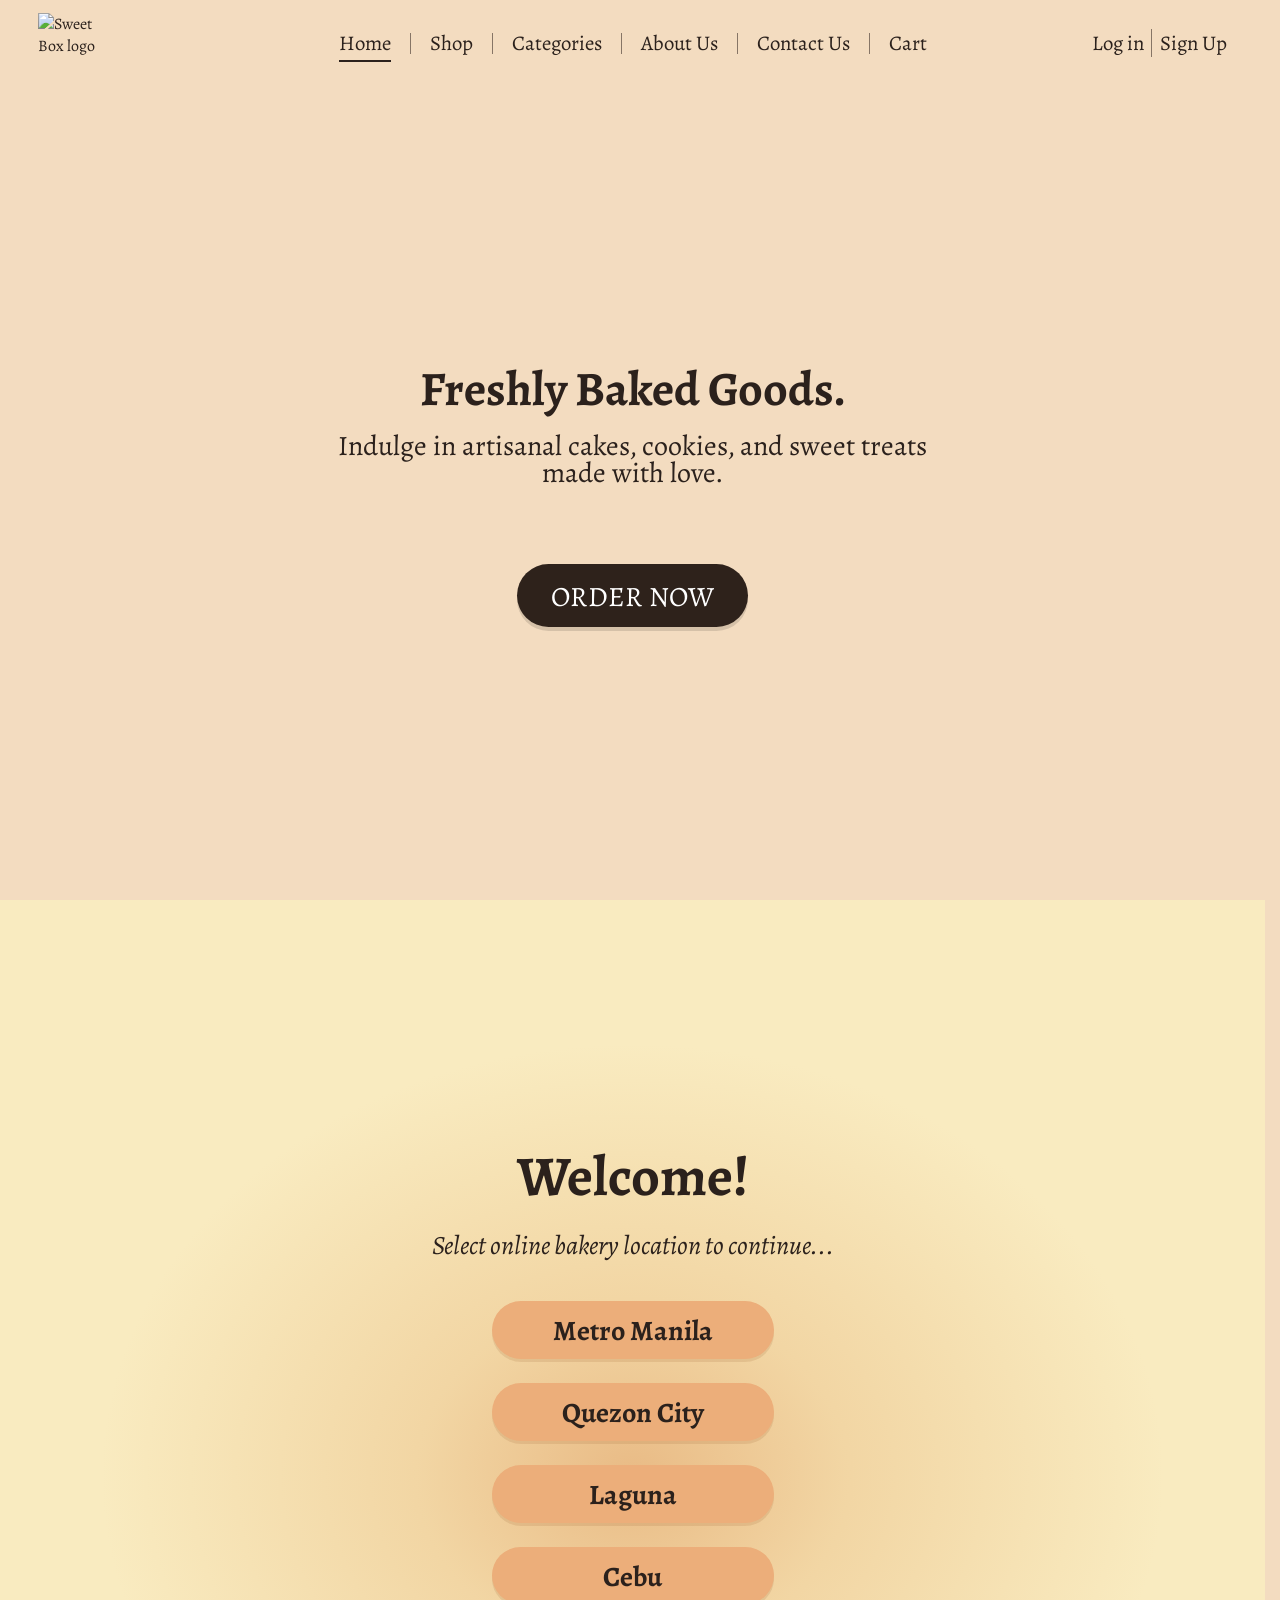
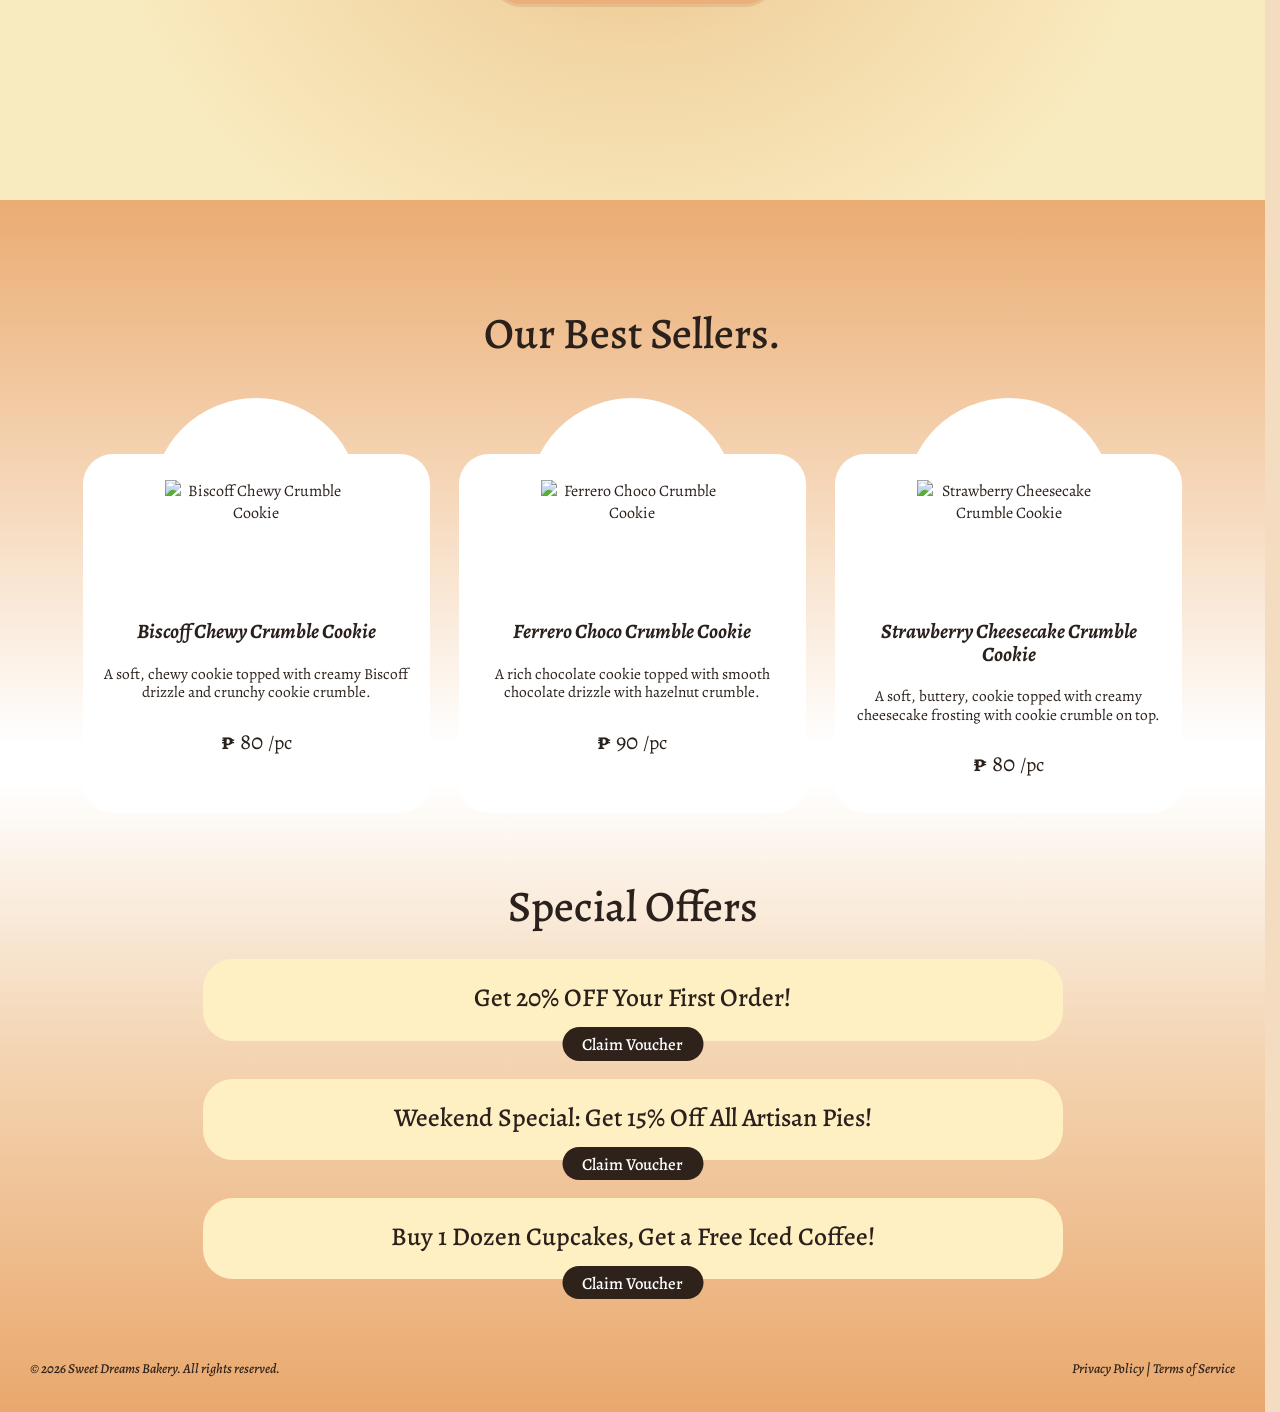
==== index.html @ f47ca79f "Add files via upload" ====
<!DOCTYPE html>
<html lang="en">
<head>
  <meta charset="UTF-8">
  <meta name="viewport" content="width=device-width, initial-scale=1">
  <title>Sweet Box | Freshly Baked Goods</title>
  <link rel="icon" href="images/logo.png">
  <link rel="preconnect" href="https://fonts.googleapis.com">
  <link rel="preconnect" href="https://fonts.gstatic.com" crossorigin>
  <link href="https://fonts.googleapis.com/css2?family=Alegreya:ital,wght@0,400;0,500;0,700;1,400;1,500;1,700&display=swap" rel="stylesheet">
  <link rel="stylesheet" href="style.css">
</head>
<body>

  <header class="header" id="header">
    <a href="#home" class="logo" aria-label="Sweet Box home">
      <img src="images/logo.png" alt="Sweet Box logo">
    </a>

    <button class="menu-toggle" id="menuToggle" aria-label="Open menu" aria-expanded="false">
      <span></span><span></span><span></span>
    </button>

    <nav class="nav" id="nav">
      <a href="#home">Home</a>
      <a href="shop.html">Shop</a>
      <a href="categories.html">Categories</a>
      <a href="about.html">About Us</a>
      <a href="contact.html">Contact Us</a>
      <a href="cart.html">Cart</a>
    </nav>

    <div class="auth">
      <a href="login.html">Log in</a>
      <a href="signup.html">Sign Up</a>
    </div>
  </header>

  <!-- 1. hero -->
  <main class="hero" id="home">
    <div class="hero-content">
      <h1>Freshly Baked Goods.</h1>
      <p>Indulge in artisanal cakes, cookies, and sweet treats made with love.</p>
      <a href="#locations" class="order-btn">ORDER NOW</a>
    </div>
  </main>

  <!-- 2. location picker (just for show, scrolls to the menu) -->
  <section class="locations" id="locations">

    <h1 class="reveal">Welcome!</h1>
    <p class="subtitle reveal" style="--d: 0.1s">Select online bakery location to continue...</p>

    <div class="location-list">
      <a href="#menu" class="location-btn reveal" style="--d: 0.2s">Metro Manila</a>
      <a href="#menu" class="location-btn reveal" style="--d: 0.3s">Quezon City</a>
      <a href="#menu" class="location-btn reveal" style="--d: 0.4s">Laguna</a>
      <a href="#menu" class="location-btn reveal" style="--d: 0.5s">Cebu</a>
    </div>
  </section>

  <section class="menu" id="menu">

    <h2 class="section-title reveal">Our Best Sellers.</h2>

    <div class="products">
      <article class="product-card reveal" style="--d: 0s">
        <div class="cookie-wrap"><img src="images/cookie1.png" alt="Biscoff Chewy Crumble Cookie"></div>
        <h3>Biscoff Chewy Crumble Cookie</h3>
        <p class="desc">A soft, chewy cookie topped with creamy Biscoff drizzle and crunchy cookie crumble.</p>
        <p class="price"><b>₱</b> 80 <span>/pc</span></p>
      </article>

      <article class="product-card reveal" style="--d: 0.15s">
        <div class="cookie-wrap"><img src="images/cookie3.png" alt="Ferrero Choco Crumble Cookie"></div>
        <h3>Ferrero Choco Crumble Cookie</h3>
        <p class="desc">A rich chocolate cookie topped with smooth chocolate drizzle with hazelnut crumble.</p>
        <p class="price"><b>₱</b> 90 <span>/pc</span></p>
      </article>

      <article class="product-card reveal" style="--d: 0.3s">
        <div class="cookie-wrap"><img src="images/cookie2.png" alt="Strawberry Cheesecake Crumble Cookie"></div>
        <h3>Strawberry Cheesecake Crumble Cookie</h3>
        <p class="desc">A soft, buttery, cookie topped with creamy cheesecake frosting with cookie crumble on top.</p>
        <p class="price"><b>₱</b> 80 <span>/pc</span></p>
      </article>
    </div>

    <div class="offers">
      <div class="offers-head reveal">
        <img src="images/logo.png" alt="" class="offers-logo">
        <h2 class="section-title">Special Offers</h2>
      </div>

      <div class="offer reveal" style="--d: 0s">
        <p>Get 20% OFF Your First Order!</p>
        <span class="claim-btn">Claim Voucher</span>
      </div>

      <div class="offer reveal" style="--d: 0.12s">
        <p>Weekend Special: Get 15% Off All Artisan Pies!</p>
        <span class="claim-btn">Claim Voucher</span>
      </div>

      <div class="offer reveal" style="--d: 0.24s">
        <p>Buy 1 Dozen Cupcakes, Get a Free Iced Coffee!</p>
        <span class="claim-btn">Claim Voucher</span>
      </div>
    </div>

    <footer class="footer">
      <p>© 2026 Sweet Dreams Bakery. All rights reserved.</p>
      <p><a href="privacy.html">Privacy Policy</a> | <a href="terms.html">Terms of Service</a></p>
    </footer>

  </section>

  <script src="script.js"></script>
</body>
</html>
---- style.css ----
/* ---------- font ---------- */
/* TT Ramillas is a paid font, so put your font files in the fonts folder */
@font-face {
  font-family: "TT Ramillas";
  src: local("TT Ramillas"), local("TT Ramillas Regular"),
       url("fonts/TTRamillas-Regular.woff2") format("woff2"),
       url("fonts/TTRamillas-Regular.ttf") format("truetype");
  font-weight: 400;
  font-display: swap;
}

@font-face {
  font-family: "TT Ramillas";
  src: local("TT Ramillas Bold"), local("TT Ramillas DemiBold"),
       url("fonts/TTRamillas-Bold.woff2") format("woff2"),
       url("fonts/TTRamillas-Bold.ttf") format("truetype");
  font-weight: 700;
  font-display: swap;
}

@font-face {
  font-family: "TT Ramillas";
  src: local("TT Ramillas Italic"),
       url("fonts/TTRamillas-Italic.woff2") format("woff2"),
       url("fonts/TTRamillas-Italic.ttf") format("truetype");
  font-weight: 400;
  font-style: italic;
  font-display: swap;
}

@font-face {
  font-family: "TT Ramillas";
  src: local("TT Ramillas Bold Italic"),
       url("fonts/TTRamillas-BoldItalic.woff2") format("woff2"),
       url("fonts/TTRamillas-BoldItalic.ttf") format("truetype");
  font-weight: 700;
  font-style: italic;
  font-display: swap;
}

/* ---------- basics ---------- */
:root {
  --text: #2b211c;
  --brown-dark: #2e221b;
  --brown-hover: #4a372b;
  --line: rgba(43, 33, 28, 0.55);
  --header-bg: rgba(255, 243, 201, 0.96);
  --font: "TT Ramillas", "Alegreya", Georgia, serif;
}

* {
  margin: 0;
  padding: 0;
  box-sizing: border-box;
}

html {
  scroll-behavior: smooth;
  /* keeps the page width the same with or without a scrollbar, so the header never changes size */
  scrollbar-gutter: stable;
  /* everything is in rem, so this one line scales the whole site */
  font-size: clamp(13px, min(1.25vw, 2.2vh), 22px);
}

body {
  font-family: var(--font);
  color: var(--text);
  background: #f3dcc0;
}

a {
  color: inherit;
  text-decoration: none;
}

a:focus-visible,
button:focus-visible {
  outline: 2px solid var(--brown-dark);
  outline-offset: 0.25rem;
  border-radius: 0.25rem;
}

/* ---------- smooth change between pages ---------- */
@view-transition {
  navigation: auto;
}

/* header stays in place while the rest of the page fades */
.header {
  view-transition-name: site-header;
}

::view-transition-old(root),
::view-transition-new(root) {
  animation-duration: 0.35s;
}

::view-transition-group(site-header) {
  animation-duration: 0.35s;
}

/* ---------- header ---------- */
.header {
  position: absolute;
  top: 0;
  left: 0;
  width: 100%;
  z-index: 10;
  display: flex;
  align-items: flex-start;
  justify-content: space-between;
  padding: 0.8rem 2.4rem;
  transition: background 0.3s, box-shadow 0.3s;
}

/* class added by script.js after scrolling */
.header.scrolled {
  position: fixed;
  background: var(--header-bg);
  box-shadow: 0 2px 0.75rem rgba(60, 40, 25, 0.18);
}

.logo img {
  width: 5rem;
  display: block;
  transition: transform 0.35s ease;
}

.logo:hover img {
  transform: rotate(-4deg) scale(1.06);
}

.nav {
  position: absolute;
  left: 50%;
  top: 2.05rem;
  transform: translateX(-50%);
  display: flex;
  align-items: center;
}

.nav a,
.auth a {
  position: relative;
  font-size: 1.3rem;
  line-height: 1;
  transition: opacity 0.25s;
}

.nav a {
  padding: 0 1.1875rem;
  border-left: 1px solid var(--line);
}

.nav a:first-child {
  border-left: none;
}

/* little underline that grows from the middle */
.nav a span,
.auth a span {
  position: relative;
}

.nav a span::after,
.auth a span::after {
  content: "";
  position: absolute;
  left: 0;
  bottom: -0.3125rem;
  width: 100%;
  height: 1.5px;
  background: var(--text);
  transform: scaleX(0);
  transition: transform 0.3s ease;
}

.nav a:hover span::after,
.nav a.active span::after,
.auth a:hover span::after {
  transform: scaleX(1);
}

.auth {
  margin-top: 1.25rem;
  white-space: nowrap;
}

.auth a:first-child {
  padding-right: 0.4375rem;
  border-right: 1px solid var(--line);
}

.auth a:last-child {
  padding-left: 0.3125rem;
}

.menu-toggle {
  display: none;
}

/* ---------- hero ---------- */
.hero {
  position: relative;
  min-height: 100vh;
  display: flex;
  align-items: center;
  justify-content: center;
  text-align: center;
  padding: 9.375rem 1.25rem 3.75rem;
  overflow: hidden;
}

/* background lives here so it can drift very slowly */
.hero::before {
  content: "";
  position: absolute;
  inset: 0;
  background: url("images/homebg.png") center / cover no-repeat;
  animation: drift 22s ease-in-out infinite alternate;
  z-index: -1;
}

@keyframes drift {
  from { transform: scale(1); }
  to   { transform: scale(1.06); }
}

.hero-content {
  max-width: 43.75rem;
  animation: rise 0.9s ease-out both;
}

@keyframes rise {
  from { opacity: 0; transform: translateY(1.125rem); }
  to   { opacity: 1; transform: translateY(0); }
}

.hero h1 {
  font-size: 3rem;
  font-weight: 700;
  line-height: 1.1;
  margin-bottom: 1.125rem;
}

.hero p {
  max-width: 38.75rem;
  margin: 0 auto 4.875rem;
  font-size: 1.75rem;
  line-height: 0.95;
}

.order-btn {
  display: inline-block;
  background: var(--brown-dark);
  color: #fff;
  font-size: 1.75rem;
  letter-spacing: 0.3px;
  padding: 0.875rem 2.125rem 0.6875rem;
  border-radius: 3.125rem;
  box-shadow: 0 0.25rem 0 rgba(0, 0, 0, 0.12);
  transition: transform 0.25s ease, background 0.25s, box-shadow 0.25s;
}

.order-btn:hover {
  background: var(--brown-hover);
  transform: translateY(-3px);
  box-shadow: 0 0.625rem 1.25rem rgba(46, 34, 27, 0.3);
}

.order-btn:active {
  transform: translateY(0);
  box-shadow: 0 2px 0 rgba(0, 0, 0, 0.12);
}

/* ---------- mobile ---------- */
@media (max-width: 900px) {
  .header,
  .header.scrolled {
    align-items: center;
    padding: 0.75rem 1.25rem;
  }

  .logo img,
  .header.scrolled .logo img {
    width: 4.625rem;
  }

  .menu-toggle {
    display: flex;
    flex-direction: column;
    gap: 0.3125rem;
    order: 3;
    padding: 0.375rem;
    background: none;
    border: none;
    cursor: pointer;
  }

  .menu-toggle span {
    width: 1.625rem;
    height: 3px;
    background: var(--text);
    border-radius: 2px;
    transition: transform 0.3s, opacity 0.3s;
  }

  /* turns the three lines into an X when open */
  .menu-toggle.open span:nth-child(1) { transform: translateY(0.5rem) rotate(45deg); }
  .menu-toggle.open span:nth-child(2) { opacity: 0; }
  .menu-toggle.open span:nth-child(3) { transform: translateY(-0.5rem) rotate(-45deg); }

  .nav,
  .header.scrolled .nav {
    position: absolute;
    top: 100%;
    left: 0;
    width: 100%;
    transform: translateY(-0.5rem);
    flex-direction: column;
    padding: 0.5rem 0 0.875rem;
    background: var(--header-bg);
    box-shadow: 0 0.5rem 0.875rem rgba(60, 40, 25, 0.15);
    opacity: 0;
    visibility: hidden;
    transition: opacity 0.3s, transform 0.3s, visibility 0.3s;
  }

  .nav.open {
    opacity: 1;
    visibility: visible;
    transform: translateY(0);
  }

  .nav a {
    width: 100%;
    padding: 0.8125rem 0;
    text-align: center;
    border-left: none;
  }

  .auth,
  .header.scrolled .auth {
    margin: 0 0.5rem 0 auto;
  }

  .auth a {
    font-size: 1.1rem;
  }

  .hero {
    padding-top: 7.5rem;
  }

  .hero h1 {
    font-size: 2.3rem;
  }

  .hero p {
    font-size: 1.4rem;
    margin-bottom: 3.125rem;
  }

  .order-btn {
    font-size: 1.4rem;
  }
}

/* ---------- scroll reveal (script.js adds .in-view) ---------- */
.js .reveal {
  opacity: 0;
}

.js .reveal.in-view {
  opacity: 1;
  animation: rise 0.8s var(--d, 0s) ease-out backwards;
}

/* ---------- locations ---------- */
.locations {
  position: relative;
  min-height: 100vh;
  display: flex;
  flex-direction: column;
  align-items: center;
  justify-content: center;
  padding: 6.875rem 1.25rem 3.75rem;
  text-align: center;
  overflow: hidden;
  background:
    radial-gradient(ellipse 42% 48% at 50% 64%, rgba(232, 184, 130, 0.95) 0%, rgba(236, 196, 140, 0.55) 40%, rgba(249, 235, 192, 0) 100%),
    #f9ebc0;
}

.locations h1 {
  font-size: 3.5rem;
  font-weight: 700;
  line-height: 1.1;
  margin-bottom: 1.25rem;
}

.subtitle {
  font-size: 1.65rem;
  font-style: italic;
  margin-bottom: 2.375rem;
}

.location-list {
  display: flex;
  flex-direction: column;
  gap: 1.5rem;
}

.location-btn {
  width: 17.625rem;
  padding: 0.9375rem 0 0.75rem;
  border-radius: 2.5rem;
  background: #ecae7a;
  font-size: 1.75rem;
  font-weight: 700;
  line-height: 1.1;
  box-shadow: 0 3px 0 rgba(150, 90, 40, 0.15);
  transition: transform 0.25s ease, background 0.25s, box-shadow 0.25s;
}

.location-btn:hover {
  background: #f1ba8a;
  transform: translateY(-3px);
  box-shadow: 0 0.625rem 1.125rem rgba(150, 90, 40, 0.28);
}

.location-btn:active {
  transform: translateY(0);
  box-shadow: 0 1px 0 rgba(150, 90, 40, 0.15);
}

/* ---------- best sellers + offers ---------- */
.menu {
  padding: 6.875rem 1.875rem 1.25rem;
  background: linear-gradient(#eaac72 0%, #f6d9bc 25%, #fff 45%, #fff 48%, #f4d5b3 70%, #e9a86d 100%);
}

.section-title {
  font-size: clamp(1.8rem, 3.4vw, 2.8rem);
  font-weight: 500;
  text-align: center;
  line-height: 1.1;
}

.products {
  --cookie: clamp(7rem, 20vw, 13rem);
  display: flex;
  justify-content: center;
  gap: clamp(0.625rem, 2.2vw, 2rem);
  max-width: 68.75rem;
  margin: 2.5rem auto 0;
}

.product-card {
  position: relative;
  flex: 1;
  max-width: 21.875rem;
  margin-top: calc(var(--cookie) * 0.27);
  padding: calc(var(--cookie) * 0.8) 1.125rem 2.125rem;
  background: #fff;
  border-radius: 1.875rem;
  text-align: center;
  transition: transform 0.3s ease, box-shadow 0.3s ease;
}

.product-card:hover {
  transform: translateY(-0.375rem);
  box-shadow: 0 1rem 1.625rem rgba(150, 90, 40, 0.22);
}

/* white circle that holds the cookie and pops out of the card */
.cookie-wrap {
  position: absolute;
  top: calc(var(--cookie) * -0.27);
  left: 50%;
  transform: translateX(-50%);
  width: var(--cookie);
  aspect-ratio: 1;
  display: flex;
  align-items: center;
  justify-content: center;
  background: #fff;
  border-radius: 50%;
}

.cookie-wrap img {
  width: 88%;
  display: block;
  transition: transform 0.5s ease;
}

.product-card:hover .cookie-wrap img {
  transform: rotate(10deg) scale(1.06);
}

.product-card h3 {
  font-size: clamp(0.85rem, 1.6vw, 1.35rem);
  font-weight: 700;
  font-style: italic;
  line-height: 1.1;
  margin-bottom: 1.375rem;
}

.desc {
  font-size: clamp(0.7rem, 1.2vw, 1.02rem);
  line-height: 1.2;
  margin-bottom: 1.5rem;
}

.price {
  font-size: clamp(1rem, 1.8vw, 1.5rem);
}

.price span {
  font-size: 0.85em;
}

.offers {
  max-width: 53.75rem;
  margin: 0 auto;
}

.offers-head {
  position: relative;
  margin: 3.125rem 0 1.75rem;
  padding-top: 1.25rem;
}

.offers-logo {
  position: absolute;
  left: -0.625rem;
  top: -0.875rem;
  width: clamp(3rem, 6vw, 4.875rem);
}

.offer {
  position: relative;
  margin-bottom: 2.375rem;
  padding: 1.5rem 1.25rem 1.75rem;
  background: #fff0c4;
  border-radius: 1.875rem;
  text-align: center;
  font-size: clamp(1.05rem, 2vw, 1.7rem);
  font-weight: 500;
  line-height: 1.15;
  transition: transform 0.3s ease, box-shadow 0.3s ease;
}

.offer:hover {
  transform: translateY(-0.25rem);
  box-shadow: 0 0.75rem 1.25rem rgba(150, 90, 40, 0.2);
}

.claim-btn {
  position: absolute;
  left: 50%;
  bottom: -1.25rem;
  transform: translateX(-50%);
  padding: 0.5rem 1.25rem 0.375rem;
  background: var(--brown-dark);
  color: #fff;
  border-radius: 1.875rem;
  font-size: 1.05rem;
  white-space: nowrap;
  transition: background 0.3s;
}

.offer:hover .claim-btn {
  background: var(--brown-hover);
}

.footer {
  display: flex;
  justify-content: space-between;
  gap: 0.75rem;
  margin-top: 5rem;
  padding-bottom: 0.875rem;
  font-size: 0.85rem;
  font-style: italic;
  font-weight: 500;
}

.footer a:hover {
  text-decoration: underline;
}

@media (max-width: 900px) {
  .locations h1 { font-size: 2.6rem; }
  .subtitle { font-size: 1.3rem; }
  .location-btn { width: 15.625rem; font-size: 1.5rem; }
}

@media (max-width: 640px) {
  .menu { padding: 5.625rem 1rem 1rem; }
  .products { --cookie: 27vw; gap: 0.5rem; }
  .product-card { padding-left: 0.5rem; padding-right: 0.5rem; padding-bottom: 1.25rem; }
  .product-card h3 { margin-bottom: 0.875rem; }
  .desc { margin-bottom: 0.875rem; }
  .offers-logo { left: 0; }
  .claim-btn { font-size: 0.95rem; }
  .footer { font-size: 0.65rem; }
}

@media (max-width: 900px) {
  html { font-size: 15px; }
}

/* ---------- shop page ---------- */
.shop-page {
  background: #fffdf7;
}

/* Shop link is brown on this page instead of underlined */
.shop-page .nav a.active,
.categories-page .nav a.active,
.about-page .nav a.active,
.contact-page .nav a.active {
  color: #7a3b10;
  opacity: 1;
}

.shop-page .nav a.active span::after,
.categories-page .nav a.active span::after,
.about-page .nav a.active span::after,
.contact-page .nav a.active span::after {
  transform: scaleX(0);
}

.shop-hero {
  min-height: 100vh;
  display: grid;
  grid-template-columns: 1fr 1.3fr;
  align-items: center;
  gap: 2rem;
  padding: 6rem 6vw 2rem;
  background: linear-gradient(#ffedbd 0%, #fff5d8 30%, #fffcf2 70%, #fff 100%);
}

.shop-text {
  justify-self: center;
  max-width: 14rem;
  text-align: center;
  color: #5a3d2b;
}

.shop-text h1 {
  font-size: 2.1rem;
  font-weight: 700;
  line-height: 1;
  margin-bottom: 0.6rem;
}

.shop-text p {
  font-size: 1.25rem;
  line-height: 0.95;
  margin-bottom: 2.4rem;
}

.shop-btn {
  display: inline-block;
  width: 8.4rem;
  padding: 0.5rem 0.8rem 0.4rem;
  background: #d32f35;
  color: #ffeec2;
  font-size: 1.3rem;
  font-weight: 700;
  line-height: 0.95;
  border-radius: 1.5rem;
  box-shadow: 0 4px 0 rgba(120, 20, 25, 0.2);
  transition: transform 0.25s ease, background 0.25s, box-shadow 0.25s;
}

.shop-btn:hover {
  background: #e0393f;
  transform: translateY(-3px);
  box-shadow: 0 10px 18px rgba(160, 30, 35, 0.3);
}

.shop-btn:active {
  transform: translateY(0);
  box-shadow: 0 2px 0 rgba(120, 20, 25, 0.2);
}


/* text comes in one piece at a time */
.shop-text > * {
  animation: rise 0.8s ease-out backwards;
}

.shop-text h1 { animation-delay: 0.1s; }
.shop-text p  { animation-delay: 0.3s; }
.shop-btn     { animation-delay: 0.5s; }

/* cake picture floats up and down slowly */
.shop-art {
  position: relative;
}

.shop-art img {
  position: relative;
  z-index: 1;
  display: block;
  width: min(100%, 62vh);
  margin: 0 auto;
  animation: rise 1s 0.15s ease-out both, bob 6s 1.2s ease-in-out infinite;
}

@keyframes bob {
  0%, 100% { transform: translateY(0); }
  50%      { transform: translateY(-0.7rem); }
}

/* glowing heart behind the cake that beats like a heart */
.heart-glow {
  position: absolute;
  left: 48%;
  top: 51%;
  width: min(66%, 52vh);
  aspect-ratio: 100 / 90;
  background: url("data:image/svg+xml,%3Csvg xmlns='http://www.w3.org/2000/svg' viewBox='0 0 100 90'%3E%3Cpath d='M50 88C20 62 2 44 2 26 2 12 13 2 26 2c10 0 19 6 24 14C55 8 64 2 74 2c13 0 24 10 24 24 0 18-18 36-48 62z' fill='%23f06a7c'/%3E%3C/svg%3E") center / contain no-repeat;
  filter: blur(1.8rem);
  opacity: 0.55;
  transform: translate(-50%, -50%);
  animation: beat 3.2s ease-in-out infinite;
}

@keyframes beat {
  0%, 70%, 100% { transform: translate(-50%, -50%) scale(1);    opacity: 0.55; }
  14%           { transform: translate(-50%, -50%) scale(1.16); opacity: 0.95; }
  28%           { transform: translate(-50%, -50%) scale(1.02); opacity: 0.6; }
  42%           { transform: translate(-50%, -50%) scale(1.2);  opacity: 1; }
}

@media (max-width: 900px) {
  .shop-hero {
    grid-template-columns: 1fr;
    padding: 6.5rem 20px 2rem;
    gap: 0.5rem;
  }

  .shop-art img {
    width: min(100%, 20rem);
  }
}

/* respect people who turn animations off */
@media (prefers-reduced-motion: reduce) {
  *,
  *::before {
    animation: none !important;
    transition: none !important;
  }
}

/* ---------- shop collection ---------- */
.collection {
  min-height: 100vh;
  /* the Order Now button lands just under the header */
  scroll-margin-top: 3rem;
  padding: 4.5rem 1.875rem 4rem;
  background:
    radial-gradient(ellipse 60% 40% at 50% 92%, rgba(240, 190, 140, 0.5), rgba(240, 190, 140, 0) 100%),
    linear-gradient(#fff 0%, #fdf8f0 35%, #f8e5cd 75%, #f3d7b4 100%);
}

/* the picture files are small, so the block stays narrow to keep them sharp */
.collection-top,
.filters,
.group-title,
.cake-grid,
.no-results {
  width: 100%;
  max-width: min(46rem, 760px);
  margin-left: auto;
  margin-right: auto;
}

/* title on the left, search on the right */
.collection-top {
  display: flex;
  align-items: center;
  justify-content: space-between;
  gap: 1.5rem;
  margin-bottom: 1.5rem;
}

.collection-title {
  font-size: 2rem;
  font-weight: 700;
  line-height: 1;
}

.search {
  flex: 0 0 46%;
  display: flex;
  align-items: center;
  gap: 0.6rem;
  padding: 0.5rem 1rem 0.4rem;
  background: #fff;
  border-radius: 2rem;
  box-shadow: 0 2px 0.6rem rgba(150, 90, 40, 0.1);
  cursor: text;
  transition: box-shadow 0.25s;
}

.search:focus-within {
  box-shadow: 0 0 0 2px rgba(160, 96, 58, 0.45), 0 2px 0.6rem rgba(150, 90, 40, 0.1);
}

.search svg {
  width: 1.15rem;
  flex: none;
  fill: none;
  stroke: #a0603a;
  stroke-width: 1.8;
  stroke-linecap: round;
}

.search input {
  width: 100%;
  min-width: 0;
  border: none;
  outline: none;
  background: none;
  appearance: none;
  color: var(--text);
  font: inherit;
  font-size: 1rem;
  font-weight: 500;
}

.search input::placeholder {
  color: #a0603a;
  font-style: italic;
  opacity: 1;
}

/* All | Cakes | Cookies | Breads */
.filters {
  display: flex;
  justify-content: center;
  margin-bottom: 1.8rem;
}

.filters button {
  padding: 0 1.1rem;
  background: none;
  border: none;
  border-left: 1px solid var(--line);
  color: inherit;
  font: inherit;
  font-size: 1.1rem;
  line-height: 1;
  cursor: pointer;
}

.filters button:first-child {
  border-left: none;
}

/* same little underline as the header links */
.filters button span {
  position: relative;
}

.filters button span::after {
  content: "";
  position: absolute;
  left: 0;
  bottom: -0.3125rem;
  width: 100%;
  height: 1.5px;
  background: var(--text);
  transform: scaleX(0);
  transition: transform 0.3s ease;
}

.filters button:hover span::after,
.filters button.active span::after {
  transform: scaleX(1);
}

.group-title {
  padding: 0 0.7rem 0.35rem;
  border-bottom: 2px solid #85705d;
  font-size: 1.3rem;
  font-weight: 700;
  line-height: 1.2;
}

.cake-grid {
  display: grid;
  grid-template-columns: repeat(4, 1fr);
  gap: 1.1rem;
  margin-top: 1.3rem;
}

/* white rounded square with a soft colour glow behind the picture */
.cake-tile {
  --glow: rgba(255, 238, 120, 0.8);
  aspect-ratio: 1.1;
  display: flex;
  align-items: center;
  justify-content: center;
  background: radial-gradient(circle at 50% 60%, var(--glow) 0%, rgba(255, 255, 255, 0) 80%), #fff;
  border-radius: 1rem;
  box-shadow: 0 0.25rem 0.9rem rgba(150, 90, 40, 0.1);
}

.cake-tile[hidden] {
  display: none;
}

.cake-tile.glow-pink {
  --glow: rgba(255, 170, 182, 0.65);
}

/* picture is shown near its real size so it stays sharp */
.cake-tile img {
  width: 70%;
  height: 70%;
  object-fit: contain;
  display: block;
}

.no-results {
  margin-top: 2rem;
  text-align: center;
  font-size: 1.2rem;
  font-style: italic;
}

@media (max-width: 640px) {
  .collection {
    padding: 4rem 1rem 3rem;
  }

  .collection-top {
    flex-direction: column;
    align-items: stretch;
  }

  .collection-title {
    font-size: 1.8rem;
  }

  .search {
    flex: none;
  }

  .filters button {
    padding: 0 0.8rem;
    font-size: 1rem;
  }

  .cake-grid {
    grid-template-columns: repeat(2, 1fr);
    gap: 0.8rem;
  }

  .cake-tile img {
    width: 66%;
    height: 66%;
  }
}

/* ---------- categories page ---------- */
.categories-page {
  background: #fff;
}

/* cream strip the header sits on */
.header-band {
  height: 7.2rem;
  background: #fff2c4;
}

.categories {
  padding: 3.2rem 1rem 2.6rem;
}

.cat-list {
  display: flex;
  justify-content: center;
  gap: 1.2rem;
}

.cat-btn {
  width: 10.5rem;
  display: flex;
  flex-direction: column;
  align-items: center;
  gap: 0.9rem;
  padding: 1.4rem 0.5rem 1.1rem;
  background: none;
  border: none;
  border-radius: 1.6rem;
  color: var(--text);
  font: inherit;
  cursor: pointer;
  transition: background 0.3s, transform 0.3s;
}

.cat-btn:hover {
  background: #fffaec;
  transform: translateY(-0.2rem);
}

/* the picked category gets the pale yellow box */
.cat-btn.active {
  background: #fff7df;
}

.cat-pic {
  width: 8.4rem;
  height: 7.4rem;
}

.cat-pic img {
  width: 100%;
  height: 100%;
  object-fit: contain;
  display: block;
  transition: transform 0.4s ease;
}

.cat-btn:hover .cat-pic img {
  transform: scale(1.06);
}

.cat-name {
  font-size: 1.8rem;
  line-height: 1;
}

/* products (script.js fills this in) */
.menu-panel {
  padding: 2.4rem 2rem 3.2rem;
  background: #fff;
  box-shadow: 0 -0.4rem 1rem rgba(150, 110, 60, 0.06), 0 0.4rem 1rem rgba(150, 110, 60, 0.06);
}

.menu-grid {
  --tile: #fff9e6;
  --info: #fffaeb;
  display: grid;
  grid-template-columns: repeat(4, 1fr);
  gap: 1.1rem 2.4rem;
  max-width: min(58rem, 880px);
  margin: 0 auto;
}

/* pastries sit on pale blue */
.menu-grid[data-category="pastries"] {
  --tile: #e2f4ff;
  --info: #e9f7ff;
}

.item {
  display: flex;
  flex-direction: column;
  animation: rise 0.5s ease-out backwards;
}

.item-pic {
  --glow: rgba(255, 238, 120, 0.75);
  aspect-ratio: 1.11;
  display: flex;
  align-items: center;
  justify-content: center;
  background: radial-gradient(circle at 50% 55%, var(--glow) 0%, rgba(255, 255, 255, 0) 78%), var(--tile);
  border-radius: 1.4rem;
}

.item-pic.glow-pink {
  --glow: rgba(255, 165, 165, 0.55);
}

.item-pic img {
  width: 74%;
  height: 74%;
  object-fit: contain;
  display: block;
}

.item-info {
  flex: 1;
  min-height: 3.9rem;
  display: flex;
  flex-direction: column;
  justify-content: center;
  gap: 0.2rem;
  margin-top: 0.55rem;
  padding: 0.45rem 0.8rem 0.4rem;
  background: var(--info);
  border-radius: 1rem;
  color: #2b1701;
}

.item-info h3 {
  font-size: 1rem;
  font-weight: 700;
  line-height: 1.05;
  text-align: center;
}

.item-meta {
  display: flex;
  align-items: center;
  justify-content: space-between;
  gap: 0.5rem;
}

.item-price {
  font-size: 1.15rem;
  font-weight: 700;
  line-height: 1;
}

.item-stars {
  /* 4.5 stars: the last half is greyed */
  background: linear-gradient(90deg, #2b2118 90%, #a9a29b 90%);
  -webkit-background-clip: text;
  background-clip: text;
  color: transparent;
  font-size: 0.85rem;
  letter-spacing: 0.04rem;
}

.item-count {
  font-size: 0.65rem;
  font-weight: 700;
}

/* perks */
.perks {
  padding: 3rem 1.5rem 3.4rem;
  text-align: center;
  color: #624532;
  background: linear-gradient(#fafaf9 0%, #fdf6df 50%, #fef4d3 100%);
}

.perks h2 {
  margin-bottom: 2.6rem;
  font-size: 2.8rem;
  font-weight: 700;
  line-height: 1.1;
}

.perk-list {
  display: flex;
  justify-content: center;
  align-items: flex-start;
  gap: 4.5rem;
}

.perk {
  width: 15rem;
}

.perk img {
  height: 4.8rem;
  display: block;
  margin: 0 auto 0.7rem;
}

/* the truck is a little shorter than the other two, like in the original image */
.perk:nth-child(1) img {
  height: 4rem;
  margin-top: 0.4rem;
  margin-bottom: 1.1rem;
}

.perk h3 {
  margin-bottom: 0.4rem;
  font-size: 1.5rem;
  font-weight: 400;
  line-height: 1.1;
  text-transform: uppercase;
}

.perk p {
  font-size: 1.05rem;
  line-height: 1.1;
}

.follow {
  display: flex;
  align-items: center;
  justify-content: space-between;
  gap: 1.5rem;
  padding: 1.6rem 4rem;
  background: #f5d8af;
  color: #624532;
}

.follow p {
  font-size: 1.7rem;
  font-weight: 700;
}

.follow img {
  width: 6.2rem;
  display: block;
  margin: -0.5rem 0;
}

@media (max-width: 640px) {
  .header-band {
    height: 6.2rem;
  }

  .categories {
    padding: 2rem 0.5rem 1.6rem;
  }

  .cat-list {
    gap: 0.3rem;
  }

  .cat-btn {
    width: 7.4rem;
    padding: 1rem 0.2rem 0.8rem;
  }

  .cat-pic {
    width: 5.6rem;
    height: 5rem;
  }

  .cat-name {
    font-size: 1.3rem;
  }

  .menu-panel {
    padding: 1.6rem 1rem 2rem;
  }

  .menu-grid {
    grid-template-columns: repeat(2, 1fr);
    gap: 1.2rem 0.9rem;
  }

  .perks h2 {
    font-size: 2rem;
  }

  .perk-list {
    flex-direction: column;
    align-items: center;
    gap: 2rem;
  }

  .follow {
    flex-direction: column-reverse;
    padding: 1.4rem 1rem;
    text-align: center;
  }

  .follow p {
    font-size: 1.3rem;
  }
}

/* ---------- product panel (pops out beside the product) ---------- */
/* products can be clicked */
.item {
  cursor: pointer;
}

.item-pic {
  transition: transform 0.3s ease, box-shadow 0.3s ease;
}

.item:hover .item-pic,
.item.selected .item-pic {
  transform: translateY(-0.3rem);
  box-shadow: 0 0.8rem 1.2rem rgba(150, 90, 40, 0.18);
}

.item:focus-visible {
  outline: 2px solid var(--brown-dark);
  outline-offset: 0.3rem;
  border-radius: 1.4rem;
}

/* the panel is placed next to the product by script.js */
.menu-panel {
  position: relative;
}

.product-panel {
  --tile: #fff9e6;
  position: absolute;
  z-index: 5;
  width: 15.5rem;
  padding: 1rem;
  background: #fffdf5;
  border-radius: 1.4rem;
  color: #2b1701;
  box-shadow: 0 1rem 2rem rgba(60, 40, 25, 0.3);
  animation: pop 0.25s ease-out;
}

.product-panel[hidden] {
  display: none;
}

.product-panel[data-category="pastries"] {
  --tile: #e2f4ff;
}

.product-panel:focus {
  outline: none;
}

@keyframes pop {
  from { opacity: 0; transform: translateY(0.6rem) scale(0.96); }
  to   { opacity: 1; transform: translateY(0) scale(1); }
}

.panel-close {
  position: absolute;
  top: 0.3rem;
  right: 0.7rem;
  z-index: 1;
  background: none;
  border: none;
  color: inherit;
  font-size: 1.7rem;
  line-height: 1;
  cursor: pointer;
  transition: transform 0.25s;
}

.panel-close:hover {
  transform: rotate(90deg);
}

.panel-pic {
  --glow: rgba(255, 238, 120, 0.75);
  aspect-ratio: 1.3;
  display: flex;
  align-items: center;
  justify-content: center;
  margin-bottom: 0.8rem;
  background: radial-gradient(circle at 50% 55%, var(--glow) 0%, rgba(255, 255, 255, 0) 78%), var(--tile);
  border-radius: 1rem;
}

.panel-pic.glow-pink {
  --glow: rgba(255, 165, 165, 0.55);
}

.panel-pic img {
  width: 70%;
  height: 70%;
  object-fit: contain;
  display: block;
}

.panel-text h2 {
  margin-bottom: 0.3rem;
  font-size: 1.3rem;
  font-weight: 700;
  line-height: 1.05;
}

.panel-rating {
  font-size: 0.9rem;
}

.panel-desc {
  margin: 0.5rem 0 0.7rem;
  font-size: 0.95rem;
  line-height: 1.2;
}

.panel-price {
  margin-bottom: 0.7rem;
  font-size: 1.4rem;
  font-weight: 700;
  line-height: 1;
}

.cart-btn {
  padding: 0.6rem 1.5rem 0.45rem;
  background: var(--brown-dark);
  border: none;
  border-radius: 3rem;
  color: #fff;
  font: inherit;
  font-size: 1.1rem;
  cursor: pointer;
  box-shadow: 0 0.25rem 0 rgba(0, 0, 0, 0.12);
  transition: transform 0.25s ease, background 0.25s, box-shadow 0.25s;
}

.cart-btn:hover {
  background: var(--brown-hover);
  transform: translateY(-3px);
  box-shadow: 0 0.6rem 1rem rgba(46, 34, 27, 0.3);
}

.cart-btn:active {
  transform: translateY(0);
}

/* "Added to cart." alert */
.toast {
  position: fixed;
  left: 50%;
  bottom: 2rem;
  z-index: 30;
  padding: 0.8rem 1.6rem 0.65rem;
  background: var(--brown-dark);
  border-radius: 3rem;
  color: #fff;
  font-size: 1.2rem;
  opacity: 0;
  pointer-events: none;
  transform: translate(-50%, 1rem);
  transition: opacity 0.3s, transform 0.3s;
}

.toast.show {
  opacity: 1;
  transform: translate(-50%, 0);
}

/* ---------- cart page ---------- */
.cart-page {
  background: #fff1c0;
}

/* the banner is sized with the window width (vw) so it keeps the proportions of the design */
.cart-banner {
  position: relative;
  z-index: 2;
  /* the croissant hangs past the right edge, so cut it there (the bottom stays free) */
  overflow-x: clip;
  height: min(40vw, 88vh);
  display: flex;
  align-items: center;
  justify-content: center;
  padding-top: 10.6vw;
  background: url("images/cart-bg.png") center / cover no-repeat;
  box-shadow: 0 0.5rem 1rem rgba(80, 50, 20, 0.3);
  text-align: center;
  color: #6b4226;
}

.cart-banner-text {
  animation: rise 0.9s ease-out both;
}

.cart-banner h1 {
  margin-bottom: 3vw;
  font-size: 5.5vw;
  font-weight: 700;
  line-height: 1;
}

.cart-banner p {
  font-size: 1.85vw;
  line-height: 1.45;
}

/* the cookie picture has a flat cut on its left side, so it is pushed just past the edge to hide it */
.cart-heart {
  position: absolute;
  bottom: 7vw;
  left: -0.8vw;
  width: 17.8vw;
}

.cart-donut {
  position: absolute;
  bottom: -9.5vw;
  left: -0.5vw;
  width: 22vw;
}

.cart-croissant {
  position: absolute;
  bottom: -6vw;
  right: -7vw;
  width: 26.6vw;
}

/* items on the left, summary on the right */
.cart-area {
  min-height: 34rem;
  display: flex;
  padding-top: min(16vw, 12rem);
}

.cart-wrap {
  width: 80%;
  margin-left: 17%;
  display: grid;
  grid-template-columns: 58% 34%;
  justify-content: space-between;
  align-items: stretch;
}

.cart-list {
  display: flex;
  flex-direction: column;
  gap: 2.2rem;
  padding-bottom: 3rem;
}

.cart-item {
  display: flex;
  gap: 1.4rem;
  padding: 1.3rem;
  background: #fff;
  border-radius: 0.3rem;
  box-shadow: 0 0.15rem 0.9rem rgba(60, 40, 10, 0.35);
  animation: rise 0.5s ease-out backwards;
}

.cart-pic {
  --tile: #fff9e6;
  --glow: rgba(255, 238, 120, 0.75);
  flex: 0 0 10.5rem;
  height: 10.5rem;
  display: flex;
  align-items: center;
  justify-content: center;
  background: radial-gradient(circle at 50% 55%, var(--glow) 0%, rgba(255, 255, 255, 0) 78%), var(--tile);
  border-radius: 0.3rem;
}

.cart-pic.glow-pink {
  --glow: rgba(255, 165, 165, 0.55);
}

.cart-pic[data-tile="pastries"] {
  --tile: #e2f4ff;
}

.cart-pic img {
  width: 78%;
  height: 78%;
  object-fit: contain;
}

/* a real photo fills the whole box */
.cart-pic.photo {
  background: none;
}

.cart-pic.photo img {
  width: 100%;
  height: 100%;
  object-fit: cover;
}

.cart-info {
  flex: 1;
  min-width: 0;
  display: flex;
  flex-direction: column;
  color: #6b3a14;
}

.cart-info h3 {
  font-size: 1.9rem;
  font-weight: 700;
  line-height: 1;
}

.cart-desc {
  margin-top: 0.5rem;
  font-size: 0.8rem;
  font-weight: 700;
  line-height: 1.15;
}

.qty {
  align-self: flex-end;
  margin-top: auto;
  display: flex;
  align-items: center;
  gap: 0.2rem;
  color: var(--text);
  font-size: 1.1rem;
}

.qty button {
  width: 1.5rem;
  height: 1.5rem;
  background: #eee;
  border: 1px solid #bbb;
  border-radius: 0.2rem;
  color: inherit;
  font: inherit;
  line-height: 1;
  cursor: pointer;
  transition: background 0.2s;
}

.qty button:hover {
  background: #ddd;
}

.qty span {
  min-width: 1.8rem;
  text-align: center;
}

.cart-bottom {
  margin-top: 0.8rem;
  display: flex;
  align-items: flex-end;
  justify-content: space-between;
}

.cart-price {
  font-size: 1.7rem;
  line-height: 1;
}

.remove {
  background: none;
  border: none;
  color: var(--text);
  font: inherit;
  font-size: 1rem;
  cursor: pointer;
}

.remove:hover {
  text-decoration: underline;
}

.cart-empty {
  padding: 2rem;
  text-align: center;
  color: #6b3a14;
  font-size: 1.6rem;
}

.cart-empty a {
  display: inline-block;
  margin-top: 1rem;
  padding: 0.7rem 1.8rem 0.55rem;
  background: var(--brown-dark);
  border-radius: 3rem;
  color: #fff;
  font-size: 1.2rem;
}

/* order summary */
.summary {
  display: flex;
  flex-direction: column;
  align-items: center;
  padding: 2.6rem 1.8rem 2rem;
  background: #a98c7a;
  border-radius: 2.4rem 2.4rem 0 0;
  color: #fff6e0;
  text-align: center;
}

.summary-bag {
  width: 3.2rem;
  margin-bottom: 1rem;
}

.summary h2 {
  margin-bottom: 0.8rem;
  font-size: 1.7rem;
  font-weight: 400;
  line-height: 1;
}

.summary hr {
  width: 100%;
  margin: 0.5rem 0;
  border: none;
  border-top: 1px solid rgba(255, 246, 224, 0.8);
}

.summary hr.short {
  width: 30%;
}

.summary-rows {
  width: 100%;
  margin: 1.2rem 0 1rem;
}

.summary-rows p,
.summary-total {
  display: flex;
  justify-content: space-between;
  font-size: 1.15rem;
  line-height: 1.15;
}

.summary-total {
  width: 100%;
  margin-top: 1.2rem;
  padding: 0 1rem;
  font-size: 1.5rem;
}

.summary-buttons {
  width: 100%;
  margin-top: auto;
  padding-top: 3rem;
  display: flex;
  flex-direction: column;
  align-items: center;
  gap: 1rem;
}

.summary-btn {
  width: 12rem;
  padding: 0.8rem 0.5rem 0.65rem;
  background: #fdecd2;
  border: none;
  border-radius: 1.4rem;
  color: var(--text);
  font: inherit;
  font-size: 1rem;
  line-height: 1.1;
  cursor: pointer;
  transition: transform 0.25s ease, background 0.25s, box-shadow 0.25s;
}

.summary-btn:hover {
  background: #fff4e0;
  transform: translateY(-3px);
  box-shadow: 0 0.5rem 0.9rem rgba(60, 40, 25, 0.25);
}

.summary-btn:disabled {
  opacity: 0.5;
  cursor: default;
  transform: none;
  box-shadow: none;
}

/* narrow windows: back to rem sizes so nothing gets tiny or overlaps the title */
@media (max-width: 900px) {
  .cart-banner {
    height: 29rem;
    padding: 6rem 1.5rem 0;
  }

  .cart-banner h1 {
    margin-bottom: 1.2rem;
    font-size: 2.6rem;
  }

  .cart-banner p {
    font-size: 1.1rem;
    line-height: 1;
  }

  .cart-heart {
    top: 6.5rem;
    bottom: auto;
    left: -0.7rem;
    width: 6rem;
  }

  .cart-donut {
    bottom: -3.5rem;
    left: -0.5rem;
    width: 8rem;
  }

  .cart-croissant {
    bottom: -2rem;
    right: -2rem;
    width: 8rem;
  }

  .cart-area {
    padding-top: 6rem;
  }
}

/* ---------- about page ---------- */
.about {
  min-height: 100vh;
  display: flex;
  flex-direction: column;
  align-items: center;
  padding-top: 7.2rem;
  background: linear-gradient(#eba673 0, #fdeeb2 8rem, #fff3cb 12rem, #fffcee 100%);
}

.about h1 {
  margin-bottom: 1.2rem;
  font-size: 3rem;
  font-weight: 700;
  line-height: 1;
}

.about-text {
  width: 86%;
  max-width: 72rem;
  padding-bottom: 2.5rem;
  font-size: 2rem;
  line-height: 1.5;
  letter-spacing: 0.02em;
  text-align: justify;
}

.branch {
  width: 100%;
  margin-top: auto;
  display: flex;
  align-items: center;
  justify-content: center;
  gap: 0.6rem;
  padding: 1rem 1rem 0.8rem;
  background: #f2a96c;
  color: #fff;
  font-size: 2rem;
  line-height: 1.1;
}

.branch img {
  height: 2.8rem;
  width: auto;
}


/* ---------- contact page (uses the about page's background and bottom bar) ---------- */
.contact h1 {
  margin-bottom: 4.2rem;
}

.contact-list {
  display: flex;
  justify-content: center;
  gap: 1.5rem;
  padding-bottom: 3rem;
}

.contact-card {
  width: 21.5rem;
  height: 18.6rem;
  display: flex;
  flex-direction: column;
  align-items: center;
  justify-content: flex-start;
  padding-top: 4rem;
  background: #fff;
  border-radius: 1.2rem;
  box-shadow: 0 0.35rem 0.5rem rgba(60, 40, 10, 0.3);
  /* the cards use a plain sans font in the design */
  font-family: "Helvetica Neue", Arial, sans-serif;
  text-align: center;
}

/* the three icons are different sizes, so each gets margins that make it fill the same 5rem space */
.contact-card img {
  height: auto;
}

.contact-card .icon-phone { width: 3.9rem; margin: 0.55rem 0 1.95rem; }
.contact-card .icon-email { width: 4.8rem; margin: 0.1rem 0 1.5rem; }
.contact-card .icon-messenger { width: 5rem; margin: 0 0 1.45rem; }

.contact-card h2 {
  margin-bottom: 0.6rem;
  font-size: 2.1rem;
  font-weight: 700;
  line-height: 1;
}

.contact-card p {
  font-size: 1.5rem;
  line-height: 1.1;
}

/* ---------- log in / sign up ---------- */
.auth-page {
  background: linear-gradient(#fff1c4, #eba673) fixed;
}

.auth-wrap {
  min-height: 100vh;
  display: flex;
  align-items: center;
  justify-content: center;
  padding: 2rem 1rem;
}

.auth-card {
  position: relative;
  width: 33rem;
  padding: 2.2rem 2.2rem 1.8rem;
  background: #fff;
  border-radius: 0.9rem;
  box-shadow: 0 0.5rem 1rem rgba(60, 40, 10, 0.3);
  color: #2b1701;
}

.auth-logo {
  position: absolute;
  top: 1.2rem;
  right: 1.6rem;
}

.auth-logo img {
  width: 7.2rem;
  display: block;
}

.auth-card h1 {
  margin-bottom: 2.2rem;
  padding-right: 7rem;
  font-size: 2.9rem;
  font-weight: 700;
  line-height: 1.05;
}

/* fields are just a line to type on */
.field {
  position: relative;
  margin-bottom: 3.1rem;
  border-bottom: 1px solid #4b2e17;
}

.field input {
  width: 100%;
  padding: 0.3rem 0 0.4rem;
  background: none;
  border: none;
  color: #2b1701;
  font: inherit;
  font-size: 1.7rem;
  line-height: 1.2;
}

.field input:focus {
  outline: none;
}

.field:focus-within {
  border-bottom-width: 2px;
  margin-bottom: calc(3.1rem - 1px);
}

.field input::placeholder {
  color: #c9c9c9;
}

.form-error {
  margin: -1.6rem 0 1.2rem;
  color: #b3261e;
  font-size: 1.3rem;
  text-align: center;
}

.form-error[hidden] {
  display: none;
}

.auth-btn {
  display: block;
  width: 17.5rem;
  margin: 0 auto 1.3rem;
  padding: 0.85rem 0 0.7rem;
  background: #f2a96c;
  border: none;
  border-radius: 3rem;
  color: #fff;
  font: inherit;
  font-size: 1.7rem;
  line-height: 1.1;
  cursor: pointer;
  box-shadow: 0 0.3rem 0.5rem rgba(60, 40, 10, 0.25);
  transition: transform 0.25s ease, background 0.25s, box-shadow 0.25s;
}

.auth-btn:hover {
  background: #f5b47d;
  transform: translateY(-3px);
  box-shadow: 0 0.6rem 0.9rem rgba(60, 40, 10, 0.28);
}

.auth-btn:active {
  transform: translateY(0);
}

.auth-switch {
  font-size: 1.4rem;
  text-align: center;
}

.auth-switch a {
  text-decoration: underline;
}
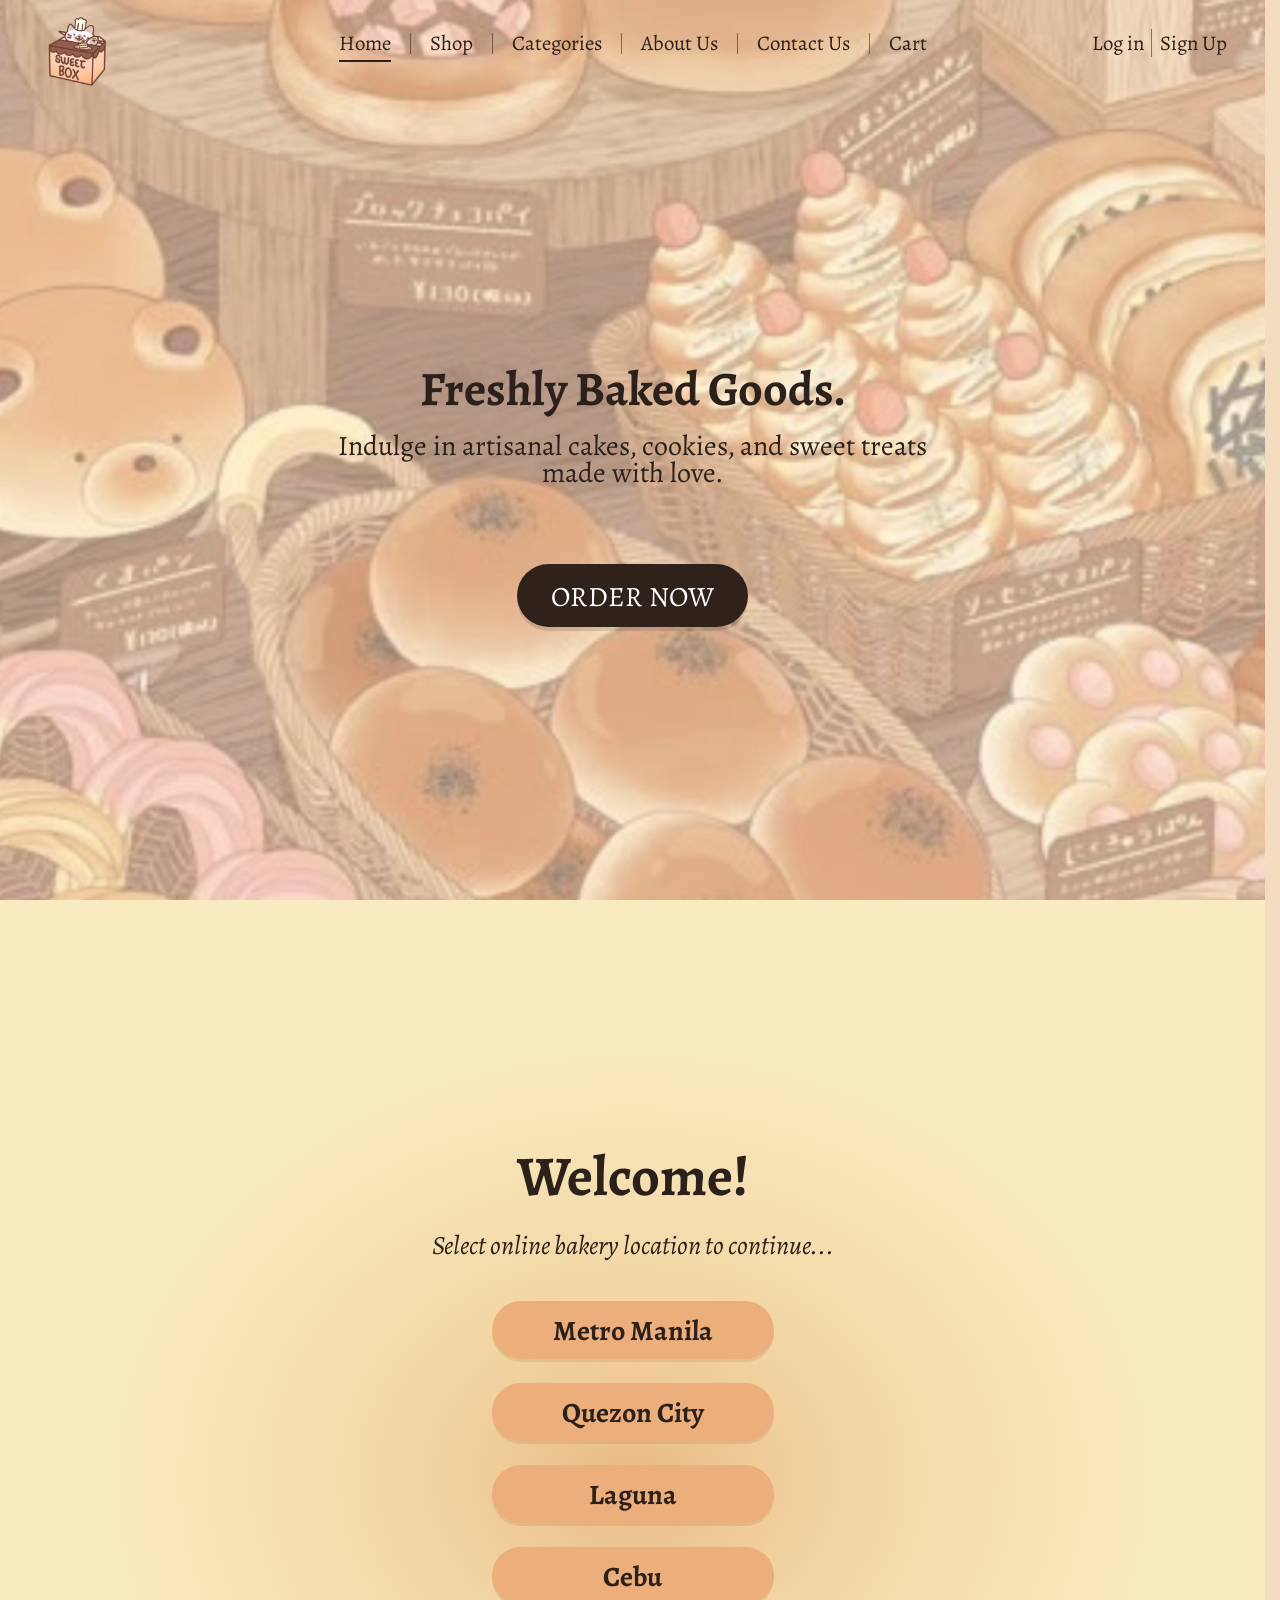
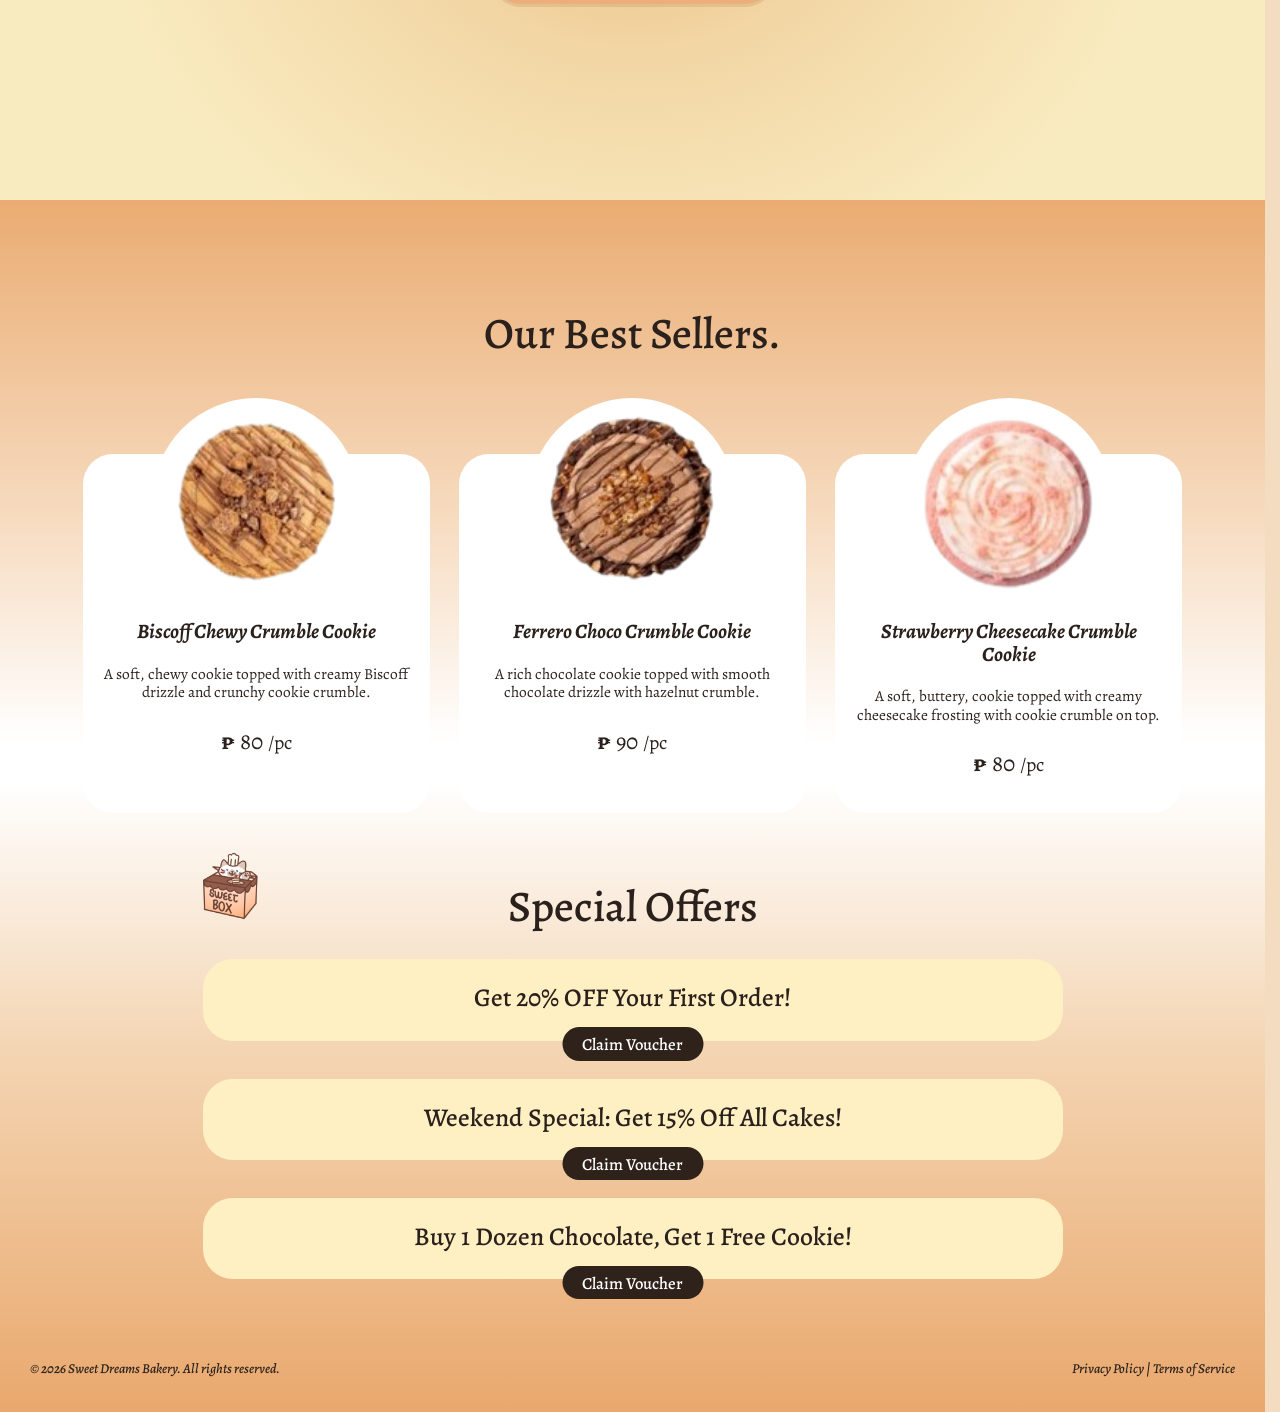
==== commit 24bd1034: "Update index.html" ====
--- a/index.html
+++ b/index.html
@@ -94,17 +94,17 @@
 
       <div class="offer reveal" style="--d: 0s">
         <p>Get 20% OFF Your First Order!</p>
-        <span class="claim-btn">Claim Voucher</span>
+        <span class="claim-btn" data-voucher="first20">Claim Voucher</span>
       </div>
 
       <div class="offer reveal" style="--d: 0.12s">
-        <p>Weekend Special: Get 15% Off All Artisan Pies!</p>
-        <span class="claim-btn">Claim Voucher</span>
+        <p>Weekend Special: Get 15% Off All Cakes!</p>
+        <span class="claim-btn" data-voucher="weekend15">Claim Voucher</span>
       </div>
 
       <div class="offer reveal" style="--d: 0.24s">
-        <p>Buy 1 Dozen Cupcakes, Get a Free Iced Coffee!</p>
-        <span class="claim-btn">Claim Voucher</span>
+        <p>Buy 1 Dozen Chocolate, Get 1 Free Cookie!</p>
+        <span class="claim-btn" data-voucher="freebie">Claim Voucher</span>
       </div>
     </div>
 
